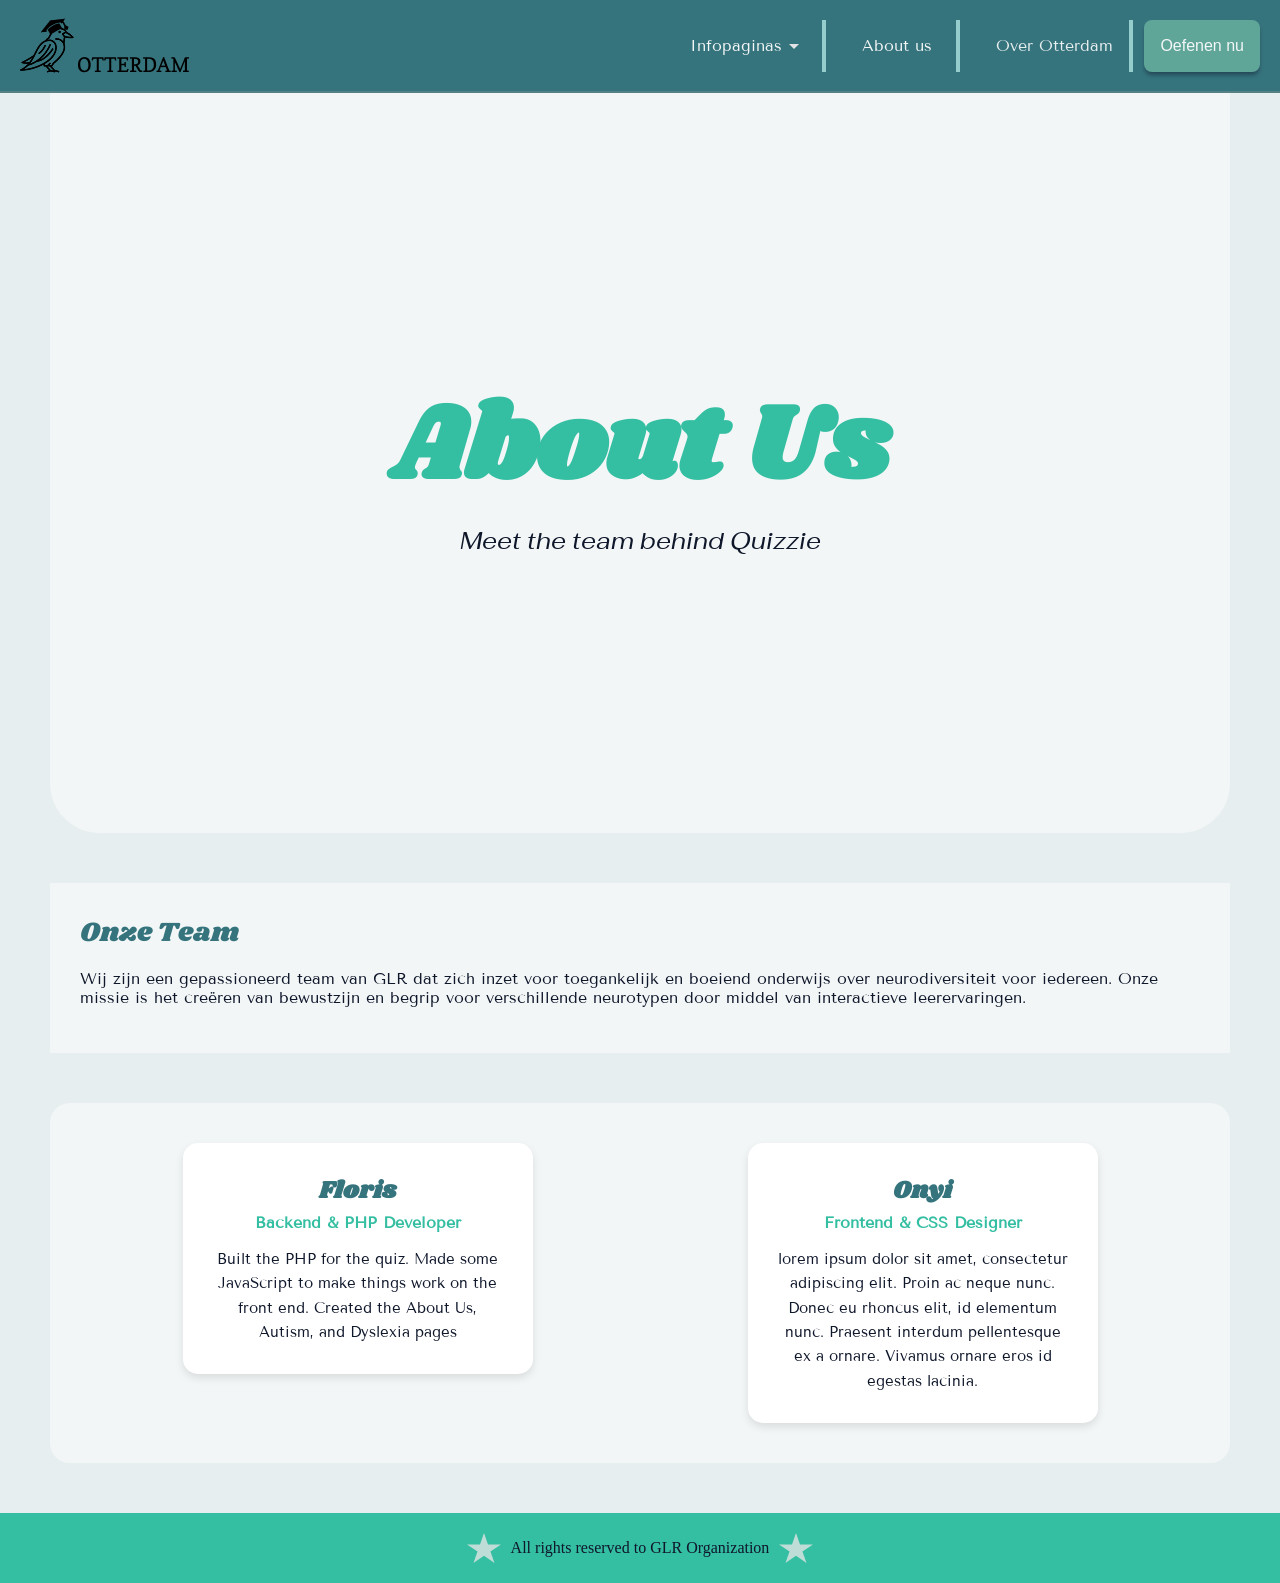
==== Paginas/AboutUs.html @ 53e30f5f "About us autism en dyslexia" ====
<!DOCTYPE html>
<html lang="en">

<head>
  <meta charset="UTF-8" />
  <meta name="viewport" content="width=device-width, initial-scale=1.0" />
  <link rel="stylesheet" href="../Styles/Main.css" />
  <link rel="stylesheet" href="../Styles/AboutUs.css" />
  <title>About Us</title>
</head>

<body>
  <div class="header">
    <div class="logo">
      <a href="../Index.html"> <img src="../img/Logo.png" /></a>
    </div>

    <div class="random_tx">Words this is very important Words</div>
    <div class="nav_div">
      <div class="dropdown">
        <div class="info_btn">
          Infopaginas
          <img src="../Icons/arrow_drop_down_23dp_E3E3E3_FILL0_wght400_GRAD0_opsz24.svg" class="drop_img"
            height="24px" />
        </div>

        <div class="drop-content">
          <a href="../Paginas/ADHD.html">ADHD</a>
          <a href="../Paginas/Autism.html">Autism</a>
          <a href="../Paginas/Dyslexia.html">Dyslexia</a>
          <a href="../Paginas/Touretts.html">Touretts</a>
        </div>
      </div>
      <div class="nav_btn btn1">
        <a href="../Paginas/AboutUs.html"> About us </a>
      </div>
      <div class="nav_btn btn2">Over Otterdam</div>
      <button class="btn_oefen">Oefenen nu</button>
    </div>
  </div>

  <div class="cont_hero">
    <div class="hero_text">
      <h1 class="main_text">About Us</h1>
      <p class="subheader">Meet the team behind Quizzie</p>
    </div>
  </div>

  <div class="sec1">
    <div class="para_header">Onze Team</div>
    <p>
      Wij zijn een gepassioneerd team van GLR dat zich inzet voor toegankelijk en boeiend onderwijs over neurodiversiteit voor iedereen.
      Onze missie is het creëren van bewustzijn en begrip voor verschillende neurotypen door middel van interactieve leerervaringen.
    </p>
  </div>

  <div class="team_section">
    <div class="team_member">
      <div class="info">
        <h2 class="name">Floris</h2>
        <p class="role">Backend & PHP Developer</p>
        <p class="bio">
          Built the PHP for the quiz. Made some JavaScript to make things work on the front end. Created the About Us, Autism, and Dyslexia pages
        </p>
      </div>
    </div>

    <div class="team_member">
      <div class="info">
        <h2 class="name">Onyi</h2>
        <p class="role">Frontend & CSS Designer</p>
        <p class="bio">
          lorem ipsum dolor sit amet, consectetur adipiscing elit. Proin ac neque nunc. Donec eu rhoncus elit, id elementum nunc. Praesent interdum pellentesque ex a ornare. Vivamus ornare eros id egestas lacinia.
        </p>
      </div>
    </div>
  </div>

  <div class="footer">
    <img src="../img/Star 6.svg">

    <p>All rights reserved to GLR Organization</p>

    <img src="../img/Star 6.svg">
  </div>

</html>
---- Styles/Main.css ----
/* Fonts */
@import url("https://fonts.googleapis.com/css2?family=Shrikhand&display=swap");
@import url("https://fonts.googleapis.com/css2?family=Fahkwang:ital,wght@0,400;0,600;1,400&display=swap");
@import url("https://fonts.googleapis.com/css2?family=Tenor+Sans&display=swap");

/*------------------------------------*/
html {
    scroll-behavior: smooth;
}
* {
    margin: 0;
    padding: 0;
    box-sizing: border-box;
}

body {
    background: #e7eeef;
    min-height: 100dvh;
    overflow-x: hidden;
}

p {
    color: #0f172b;
}

/*------------------------------------*/
/*------Nav_bullshit------*/
.header {
    display: flex;
    align-items: center;
    width: 100%;
    height: 7%;
    color: #e7eeef;
    padding: 10px 20px;
    background-color: #36747d;
    border-bottom: 2px solid rgba(119, 141, 141, 0.48);
    position: relative;
    z-index: 4;
    justify-content: space-between;
    text-align: center;
}

.header {
    font-family: "Tenor Sans", sans-serif;
    font-weight: 400;
    font-style: normal;
}

.nav_div {
    display: flex;
}

.nav_btn {
    display: flex;
    align-items: center;
    background-color: #26eac600;
    font-size: 16px;
    border-right: #95cdcd solid 4.5px;
    padding: 14px 16px;
    margin-left: 20px;

    a {
        text-decoration: none;
        color: #f3f6f6;
    }
}

.random_tx {
    display: none;
    overflow: hidden;
}

.btn1 {
    width: 114px;
    justify-items: center;
}

/* dropdown */
.dropdown {
    position: relative;
    display: inline-block;
}

.info_btn {
    display: flex;
    align-items: center;
    background-color: #26eac600;
    font-size: 16px;
    color: #f3f6f6;
    border-right: #95cdcd solid 4.5px;
    padding: 14px 16px;
    cursor: pointer;
    margin-left: 20px;
}

.btn_oefen {
    display: flex;
    align-items: center;
    background-color: #5fa699;
    color: #f3f6f6;
    font-size: 16px;
    padding: 14px 16px;
    border: none;
    border-radius: 8px;
    box-shadow: 0px 4px 4.1px -1px rgba(15, 23, 43, 0.48);

    margin-left: 11px;
}

.drop-content {
    display: none;
    position: absolute;
    background-color: rgba(149, 205, 205, 0.38);
    backdrop-filter: blur(2.05px);
    border-radius: 10px 10px 20px 20px;
    overflow: hidden;
    min-width: 160px;
    border-width: 0px 1px 1px 1px;
    border-style: solid;
    border-color: #36747d;
    z-index: 4;
}

.drop-content a {
    color: #0f172b;
    padding: 12px 16px;
    text-decoration: none;
    display: block;
}
.drop-content a:hover {
    background-color: #47c5ab7e;
}

.dropdown:hover .drop-content {
    display: block;
}

/*------------------------------------*/
/* Contents */

/* Hero */

.cont_hero {
    position: relative;
    height: calc(100dvh - 10em);
    margin: 0px 50px;
}

.hero_text {
    position: relative;
    height: 100%;
    background-color: #f3f6f6;
    width: 100%;
    border-radius: 0px 0px 50px 50px;
}

.hero_text {
    display: flex;
    flex-direction: column;
    align-items: center;
    justify-content: center;
}

/* hero text */
.main_text {
    font-family: "Shrikhand", serif;
    font-size: calc(7vw + 1rem);
    color: #34bea2;
}

.subheader {
    font-family: "Fahkwang", sans-serif;
    font-weight: 400;
    font-size: 1.5rem;
    font-style: italic;
}

/* Contents */
/* Section 1 */
.sec1 {
    position: relative;
    height: 25%;
    background-color: #f3f6f6;
    margin: 50px 50px 0;
    padding: 30px;
}

.sec1 {
    display: flex;
    flex-direction: column;
    text-align: start;
}
.para_header {
    font-family: "Shrikhand", serif;
    color: #36747d;
    font-size: 1.7rem;
}

.sec1 p {
    font-family: "Tenor Sans", sans-serif;
    font-weight: 400;
    font-style: normal;
    font-style: 0.875em;
    padding: 1em 0;
}

/* Section 2 */
.sec2 {
    position: relative;
    height: 50%;
    background-color: #f3f6f6;
    margin: 50px;
    padding: 30px;
}

.sec2 {
    display: flex;
    flex-direction: column;
    text-align: start;
}

.sec_imgs {
    margin-top: 20px;
    display: flex;
    flex-direction: row;
    justify-content: space-evenly;
}


/* Footer */

.footer {
  position: relative;
  background-color: #34bea2;
  padding: 10px;
  display: flex;
  flex-direction: row;
  justify-content: center;
  align-items: center;
}

.footer img {
  height: 30px;
  margin: 10px;
}

/* quiz knoppen */
.quiz_section {
  background-color: #f3f6f6;
  margin: 50px;
  padding: 50px;
  border-radius: 20px;
  text-align: center;
}

.quiz_content {
  max-width: 600px;
  margin: 0 auto;
}

.quiz_content h2 {
  font-family: "Shrikhand", serif;
  font-size: 2rem;
  color: #36747d;
  margin-bottom: 15px;
}

.quiz_content p {
  font-family: "Tenor Sans", sans-serif;
  font-size: 1rem;
  color: #0f172b;
  margin-bottom: 30px;
}

.quiz-button {
  color: white;
  font-size: 1.1rem;
  background-color: #34bea2;
  font-weight: 600;
  padding: 15px 40px;
  border: none;
  border-radius: 10px;
  cursor: pointer;
}
---- Styles/AboutUs.css ----
.team_section {
  display: flex;
  flex-direction: row;
  justify-content: space-around;
  align-items: flex-start;
  background-color: #f3f6f6;
  margin: 50px;
  padding: 40px;
  border-radius: 20px;
  gap: 30px;
}

.team_member {
  display: flex;
  flex-direction: column;
  align-items: center;
  text-align: center;
  background-color: #ffffff;
  padding: 30px;
  border-radius: 15px;
  box-shadow: 0px 4px 8px rgba(0, 0, 0, 0.1);
  flex: 1;
  max-width: 350px;
}

.info {
  width: 100%;
}

.name {
  font-family: "Shrikhand", serif;
  font-size: 1.5rem;
  color: #36747d;
  margin-bottom: 5px;
}

.role {
  font-family: "Tenor Sans", sans-serif;
  font-size: 1rem;
  color: #34bea2;
  font-weight: 600;
  margin-bottom: 15px;
}

.bio {
  font-family: "Tenor Sans", sans-serif;
  font-weight: 400;
  font-size: 0.95rem;
  color: #0f172b;
  line-height: 1.6;
}
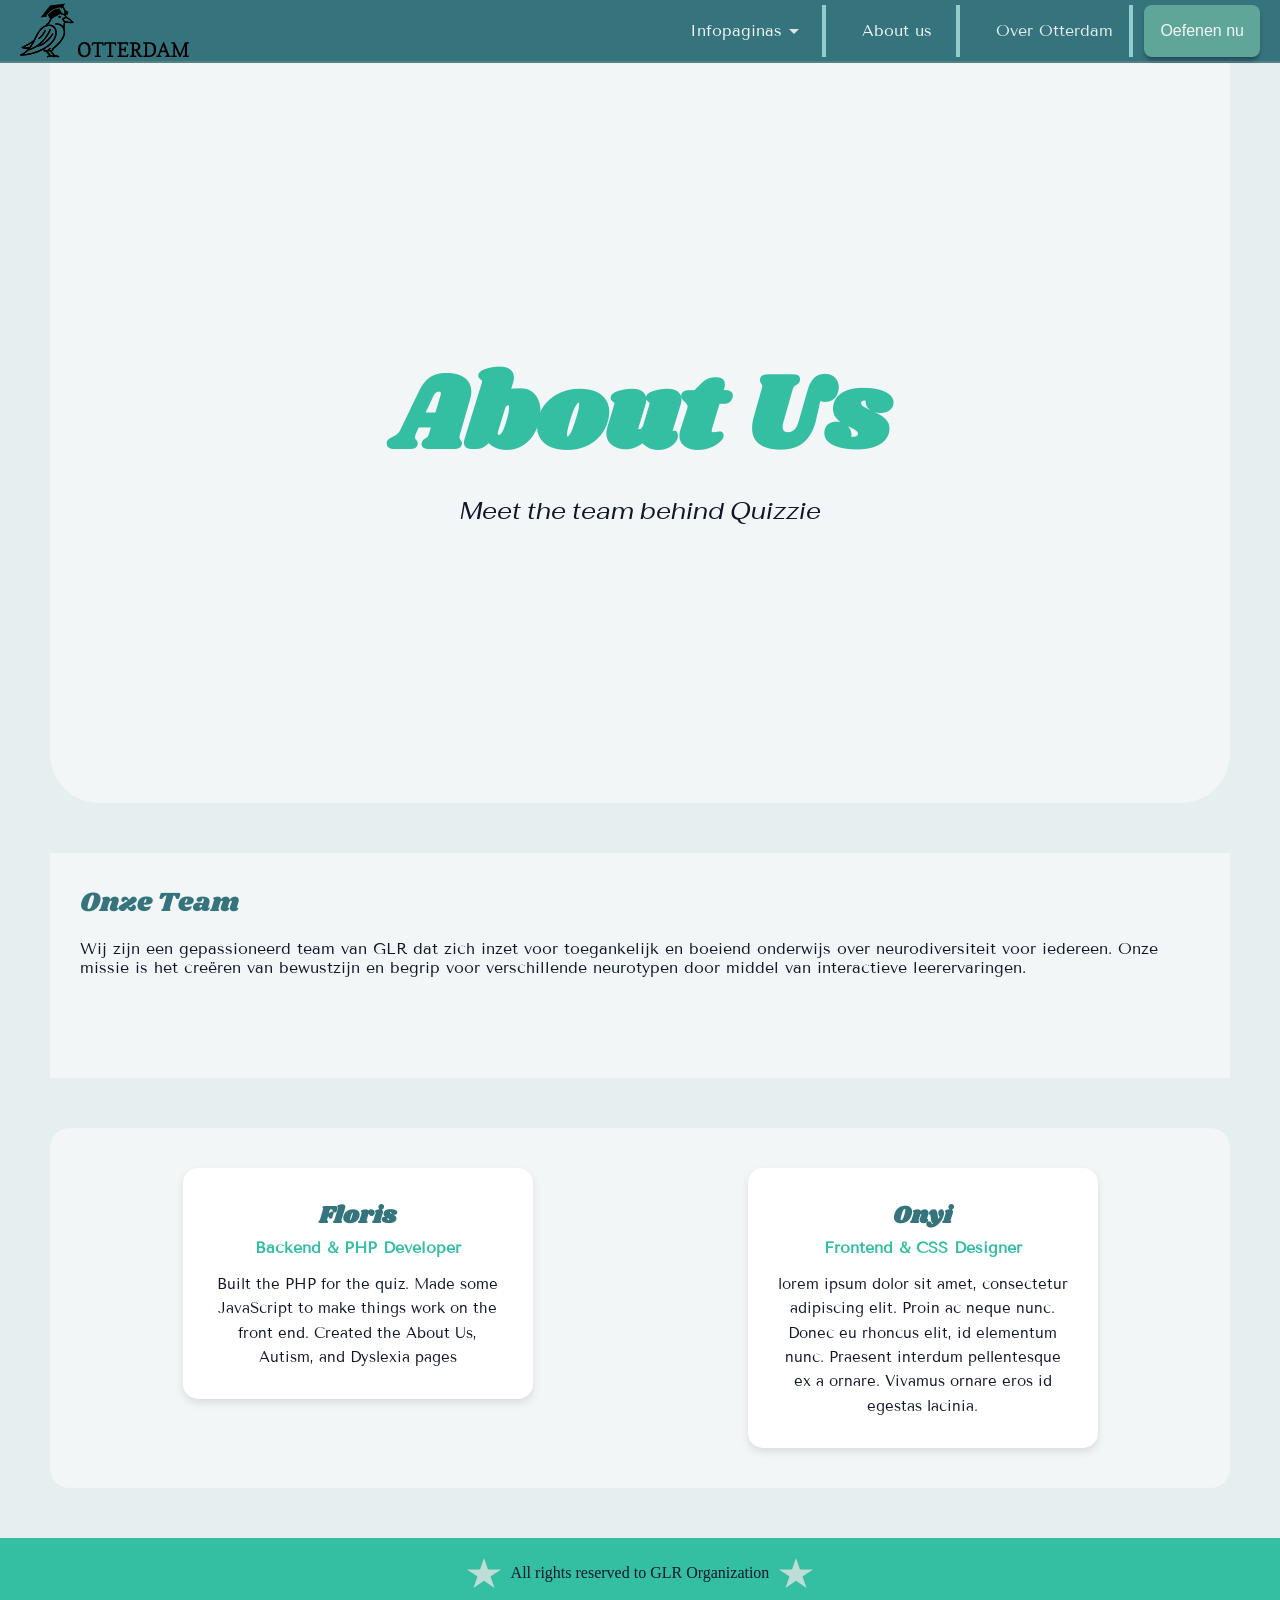
==== commit b5a76a0f: "Screensaver" ====
--- a/Paginas/AboutUs.html
+++ b/Paginas/AboutUs.html
@@ -84,4 +84,10 @@
     <img src="../img/Star 6.svg">
   </div>
 
+  <div class="screensaver-layout hidden">
+    <div id="box">
+      <img src="../img/brain.png" alt="Image of an brain" class="screensaver-image">
+    </div>
+  </div>
+
 </html>
--- a/Styles/Main.css
+++ b/Styles/Main.css
@@ -16,6 +16,8 @@
 body {
     background: #e7eeef;
     min-height: 100dvh;
+    width: 100vw;
+    height: 100vh;
     overflow-x: hidden;
 }
 
@@ -282,3 +284,42 @@
   border-radius: 10px;
   cursor: pointer;
 }
+
+
+.screensaver-layout {
+    background: rgba(255, 255, 255, 0.9);
+    z-index: 1000;
+    position: fixed;
+    top: 0;
+    left: 0;
+    width: 100%;
+    height: 100%;
+  }
+  
+  .hidden {
+    display: none;
+  }
+
+  #box {
+    position: absolute;
+    width: 200px;
+    height: 200px;
+    animation: moveX 8s linear infinite alternate,
+               moveY 6s linear infinite alternate;
+  }
+
+  #box img {
+    width: 100%;
+    height: 100%;
+    object-fit: contain;
+  }
+
+  @keyframes moveX {
+    from { left: 0px; }
+    to   { left: calc(100vw - 200px); }
+  }
+
+  @keyframes moveY {
+    from { top: 0px; }
+    to   { top: calc(100vh - 200px); }
+  }
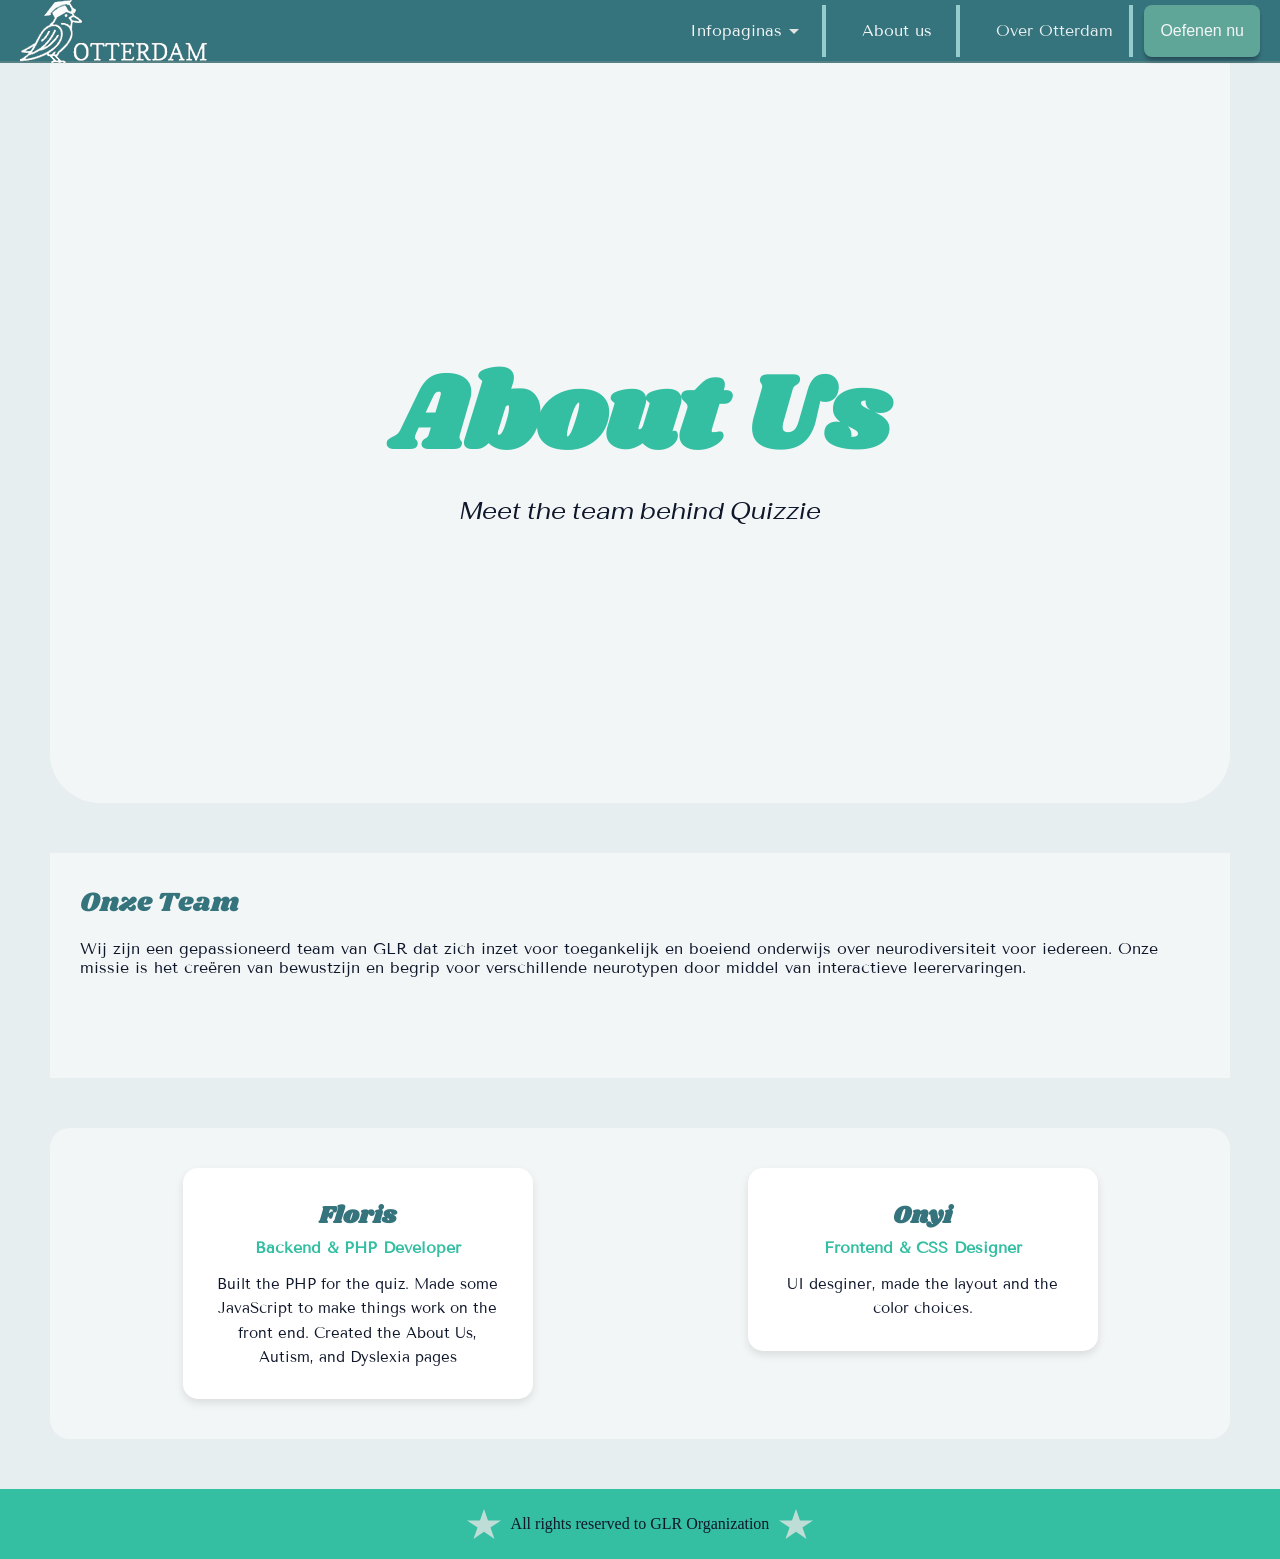
==== commit 66ebda67: "logo verandering" ====
--- a/Paginas/AboutUs.html
+++ b/Paginas/AboutUs.html
@@ -12,7 +12,7 @@
 <body>
   <div class="header">
     <div class="logo">
-      <a href="../Index.html"> <img src="../img/Logo.png" /></a>
+      <a href="../Index.html"> <img src="../img/logo2.png" /></a>
     </div>
 
     <div class="random_tx">Words this is very important Words</div>
@@ -70,7 +70,7 @@
         <h2 class="name">Onyi</h2>
         <p class="role">Frontend & CSS Designer</p>
         <p class="bio">
-          lorem ipsum dolor sit amet, consectetur adipiscing elit. Proin ac neque nunc. Donec eu rhoncus elit, id elementum nunc. Praesent interdum pellentesque ex a ornare. Vivamus ornare eros id egestas lacinia.
+          UI desginer, made the layout and the color choices.
         </p>
       </div>
     </div>
@@ -84,10 +84,4 @@
     <img src="../img/Star 6.svg">
   </div>
 
-  <div class="screensaver-layout hidden">
-    <div id="box">
-      <img src="../img/brain.png" alt="Image of an brain" class="screensaver-image">
-    </div>
-  </div>
-
 </html>
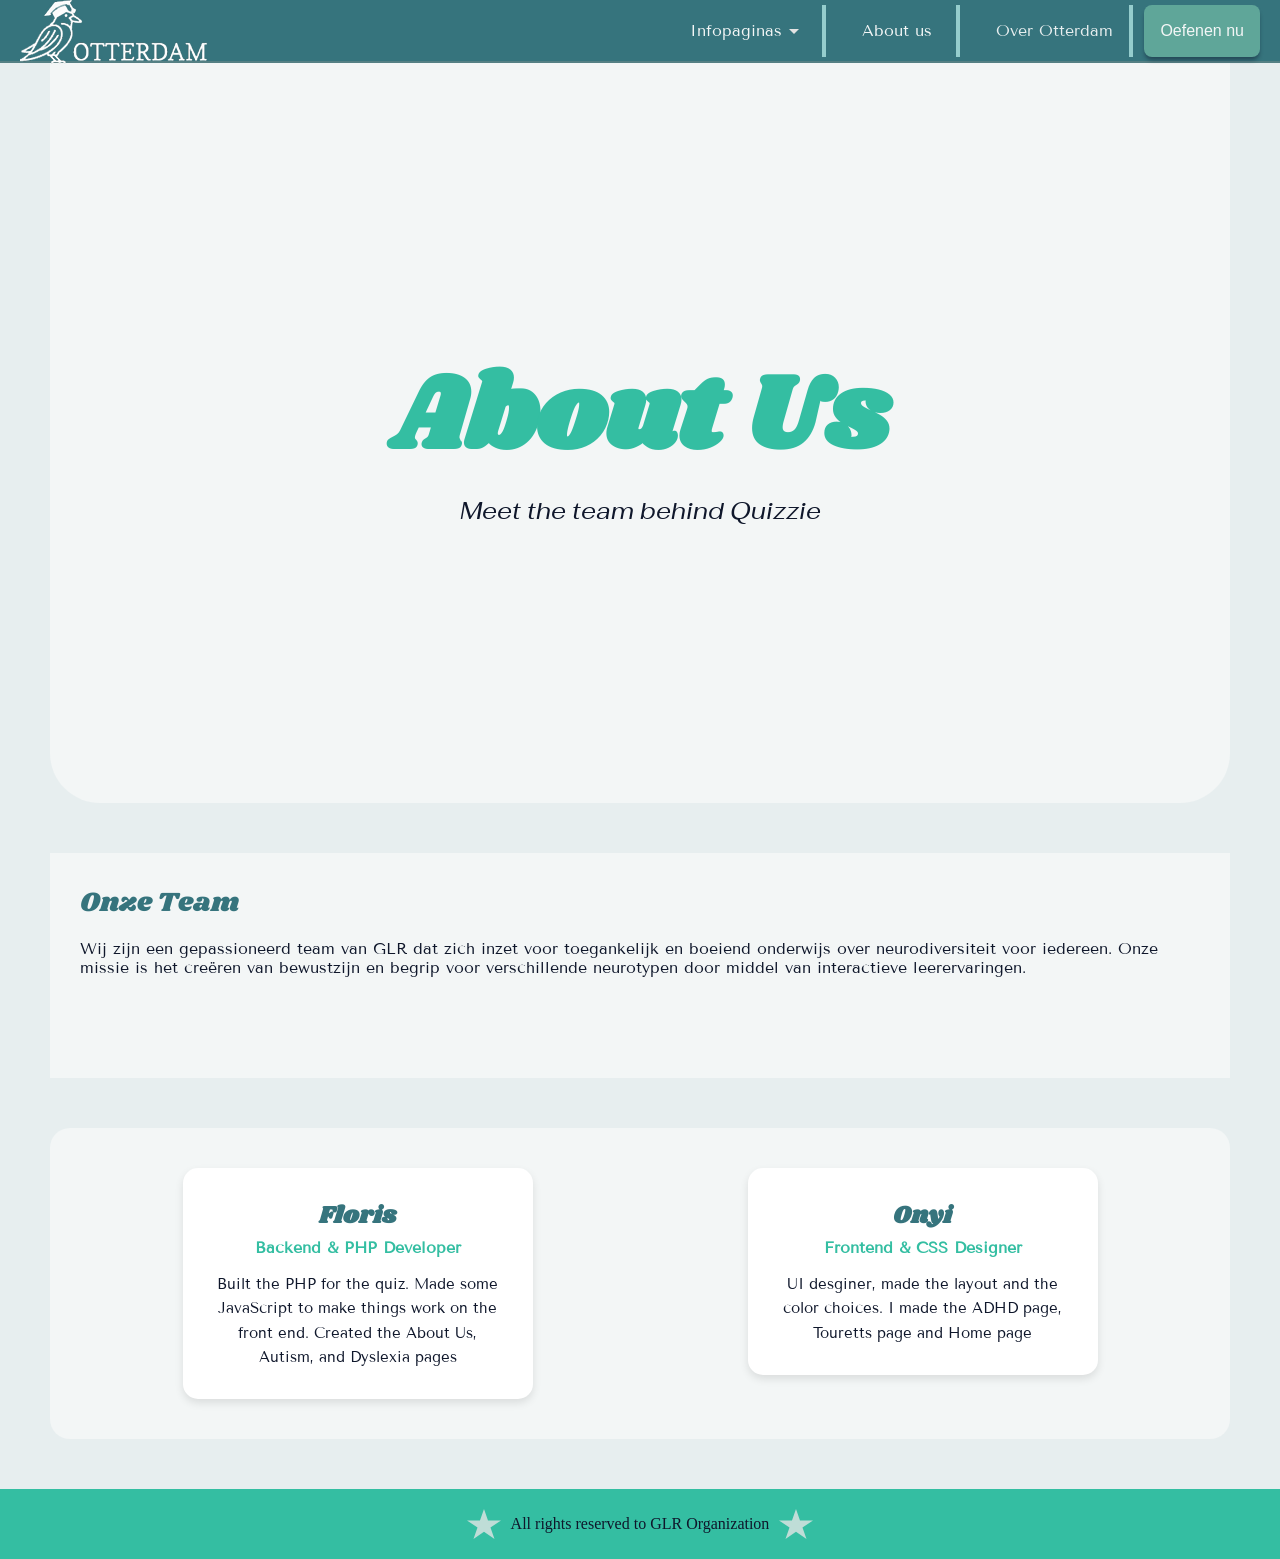
==== commit a4b5ef44: "Dund2" ====
--- a/Paginas/AboutUs.html
+++ b/Paginas/AboutUs.html
@@ -6,6 +6,7 @@
   <meta name="viewport" content="width=device-width, initial-scale=1.0" />
   <link rel="stylesheet" href="../Styles/Main.css" />
   <link rel="stylesheet" href="../Styles/AboutUs.css" />
+  <script src="../Scripts/screensaver.js" defer></script>
   <title>About Us</title>
 </head>
 
@@ -71,6 +72,7 @@
         <p class="role">Frontend & CSS Designer</p>
         <p class="bio">
           UI desginer, made the layout and the color choices.
+          I made the ADHD page, Touretts page and Home page
         </p>
       </div>
     </div>
@@ -84,4 +86,10 @@
     <img src="../img/Star 6.svg">
   </div>
 
+  <div class="screensaver-layout hidden">
+    <div id="box">
+      <img src="../img/brain.png" alt="Image of an brain" class="screensaver-image">
+    </div>
+  </div>
+
 </html>
